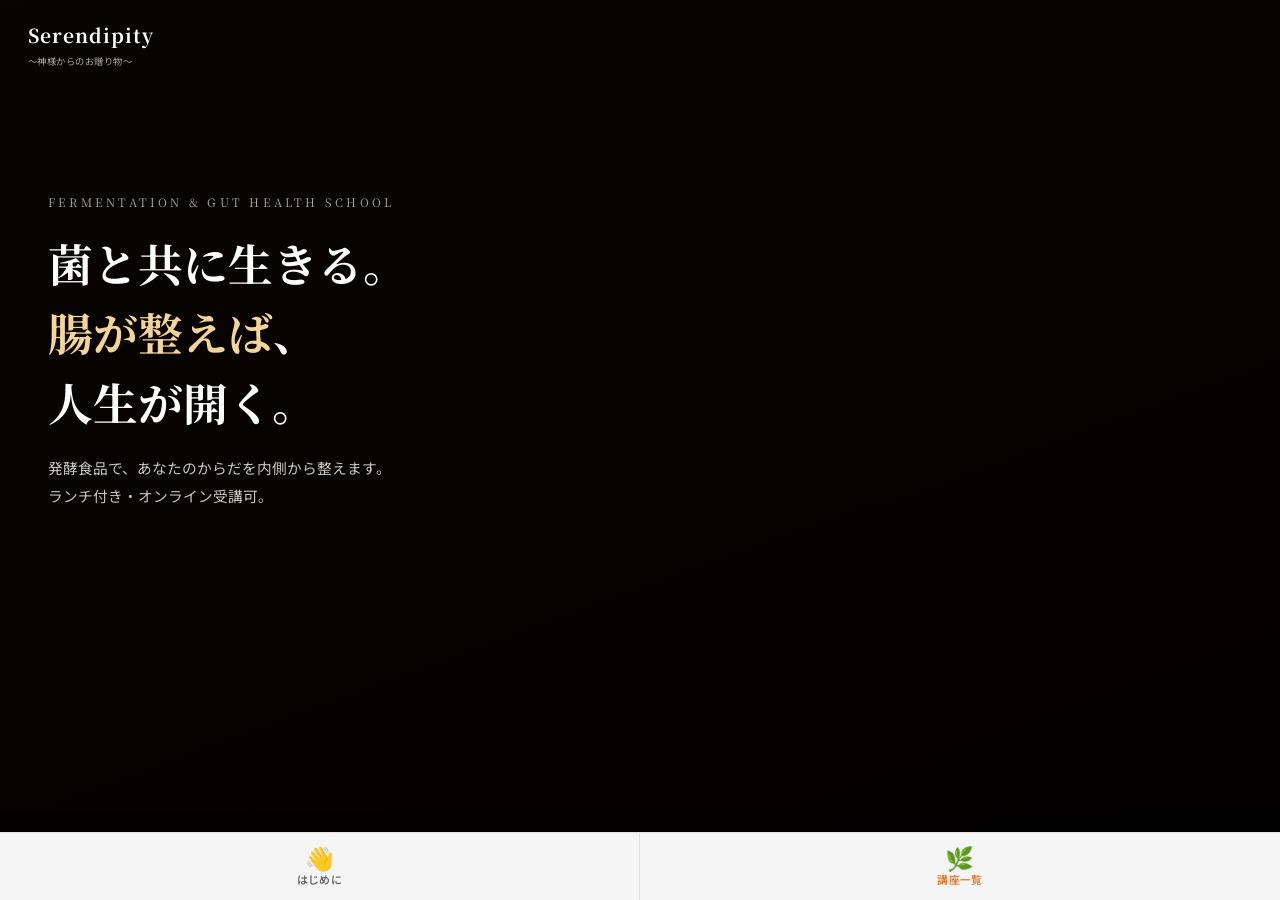
==== index.html @ 2696a709 "Restore Serendipity site from live deployment Exact copy of all pages, images and video from serendi" ====
<!DOCTYPE html>
<html lang="ja">
<head>
  <meta charset="UTF-8">
  <meta name="viewport" content="width=device-width, initial-scale=1.0">
  <title>Serendipity〜神様からのお贈り物〜 | 発酵・腸活スクール</title>
  <meta name="description" content="神・腸活マイスター 藤本ちさと。甘酒・みそ・キムチ・梅干しなど、発酵食品で腸を整える講座。オンライン受講可。">
  <link rel="preconnect" href="https://fonts.googleapis.com">
  <link rel="preconnect" href="https://fonts.gstatic.com" crossorigin>
  <link href="https://fonts.googleapis.com/css2?family=Noto+Serif+JP:wght@400;700&family=Noto+Sans+JP:wght@400;500;700&display=swap" rel="stylesheet">
  <style>
    *, *::before, *::after { box-sizing: border-box; margin: 0; padding: 0; }
    :root {
      --orange:  #e07b30;
      --orange2: #c45f18;
      --cream:   #faf8f5;
      --white:   #ffffff;
      --dark:    #222222;
      --gray:    #666666;
      --gray2:   #999999;
      --border:  #e8e0d6;
    }
    html, body { height: 100%; }
    body {
      font-family: 'Noto Sans JP', -apple-system, BlinkMacSystemFont, 'Hiragino Sans', sans-serif;
      background: #000;
      color: var(--dark);
      font-size: 15px;
      line-height: 1.75;
      -webkit-font-smoothing: antialiased;
      overflow: hidden; /* フルスクリーン固定 */
    }

    /* ── HERO（フルスクリーン） ── */
    .hero {
      position: fixed; inset: 0;
      display: flex; align-items: center;
      overflow: hidden;
    }
    .hero-bg { position: absolute; inset: 0; }
    .hero-bg video {
      width: 100%; height: 100%;
      object-fit: cover; object-position: center 20%;
      display: block;
    }
    .hero-ov {
      position: absolute; inset: 0;
      background: linear-gradient(
        160deg,
        rgba(10,5,0,.72) 0%,
        rgba(10,5,0,.48) 55%,
        rgba(10,5,0,.18) 100%
      );
    }

    /* ── ブランドロゴ（左上） ── */
    .hero-brand {
      position: absolute; top: 24px; left: 28px; z-index: 3;
      text-decoration: none;
    }
    .hero-brand-main {
      font-family: 'Noto Serif JP', serif;
      font-size: 1.2rem; font-weight: 700;
      color: #fff; letter-spacing: .05em; line-height: 1;
    }
    .hero-brand-sub {
      font-size: .58rem; color: rgba(255,255,255,.65);
      letter-spacing: .05em; margin-top: 3px; display: block;
    }

    /* ── ヒーローテキスト ── */
    .hero-body {
      position: relative; z-index: 2;
      padding: 0 48px;
      padding-bottom: 22vh; /* 中央より上に */
      max-width: 580px;
    }
    .hero-en {
      font-family: 'Noto Serif JP', serif;
      font-size: .72rem; font-weight: 400;
      color: rgba(255,255,255,.65); letter-spacing: .28em;
      text-transform: uppercase; margin-bottom: 16px;
    }
    .hero h1 {
      font-family: 'Noto Serif JP', serif;
      font-size: clamp(1.8rem, 4.2vw, 2.8rem);
      font-weight: 700; color: #fff;
      line-height: 1.55; margin-bottom: 18px;
    }
    .hero h1 em { color: #f5d498; font-style: normal; }
    .hero-sub {
      font-size: .92rem; color: rgba(255,255,255,.78);
      line-height: 1.9;
    }

    /* ── 下部3ボタン固定ナビ ── */
    .app-nav {
      position: fixed; bottom: 0; left: 0; right: 0; z-index: 300;
      display: grid; grid-template-columns: repeat(2,1fr);
      background: rgba(255,255,255,.96);
      border-top: 1px solid var(--border);
      box-shadow: 0 -2px 20px rgba(0,0,0,.14);
      backdrop-filter: blur(12px);
      -webkit-backdrop-filter: blur(12px);
    }
    .app-nav-btn {
      display: flex; flex-direction: column; align-items: center; gap: 5px;
      padding: 13px 8px 15px;
      text-decoration: none; color: var(--gray);
      font: 600 .68rem/1 'Noto Sans JP',sans-serif;
      letter-spacing: .03em;
      transition: color .15s, background .15s;
      border-right: 1px solid var(--border);
    }
    .app-nav-btn:last-child { border-right: none; }
    .app-nav-btn:hover { color: var(--orange); background: rgba(224,123,48,.05); }
    .app-nav-btn--main { color: var(--orange); }
    .app-nav-icon { font-size: 1.45rem; line-height: 1; }

    /* ── MOBILE ── */
    @media (max-width: 560px) {
      .hero-body { padding: 0 24px; padding-bottom: 18vh; }
      .hero h1 { font-size: 1.7rem; }
      .hero-sub { font-size: .84rem; }
      .app-nav-btn { padding: 11px 6px 13px; }
      .app-nav-icon { font-size: 1.3rem; }
    }
  </style>
</head>
<body>

<!-- HERO -->
<section class="hero">
  <div class="hero-bg">
    <video autoplay muted loop playsinline>
      <source src="images/intro.mp4" type="video/mp4">
    </video>
  </div>
  <div class="hero-ov"></div>

  <!-- ブランドロゴ -->
  <a href="index.html" class="hero-brand">
    <span class="hero-brand-main">Serendipity</span>
    <span class="hero-brand-sub">〜神様からのお贈り物〜</span>
  </a>

  <!-- テキスト -->
  <div class="hero-body">
    <p class="hero-en">Fermentation &amp; Gut Health School</p>
    <h1>菌と共に生きる。<br><em>腸が整えば</em>、<br>人生が開く。</h1>
    <p class="hero-sub">発酵食品で、あなたのからだを内側から整えます。<br>ランチ付き・オンライン受講可。</p>
  </div>
</section>

<!-- 下部3ボタン固定ナビ -->
<nav class="app-nav">
  <a href="about.html" class="app-nav-btn">
    <span class="app-nav-icon">👋</span>はじめに
  </a>
  <a href="courses.html" class="app-nav-btn app-nav-btn--main">
    <span class="app-nav-icon">🌿</span>講座一覧
  </a>
</nav>

</body>
</html>
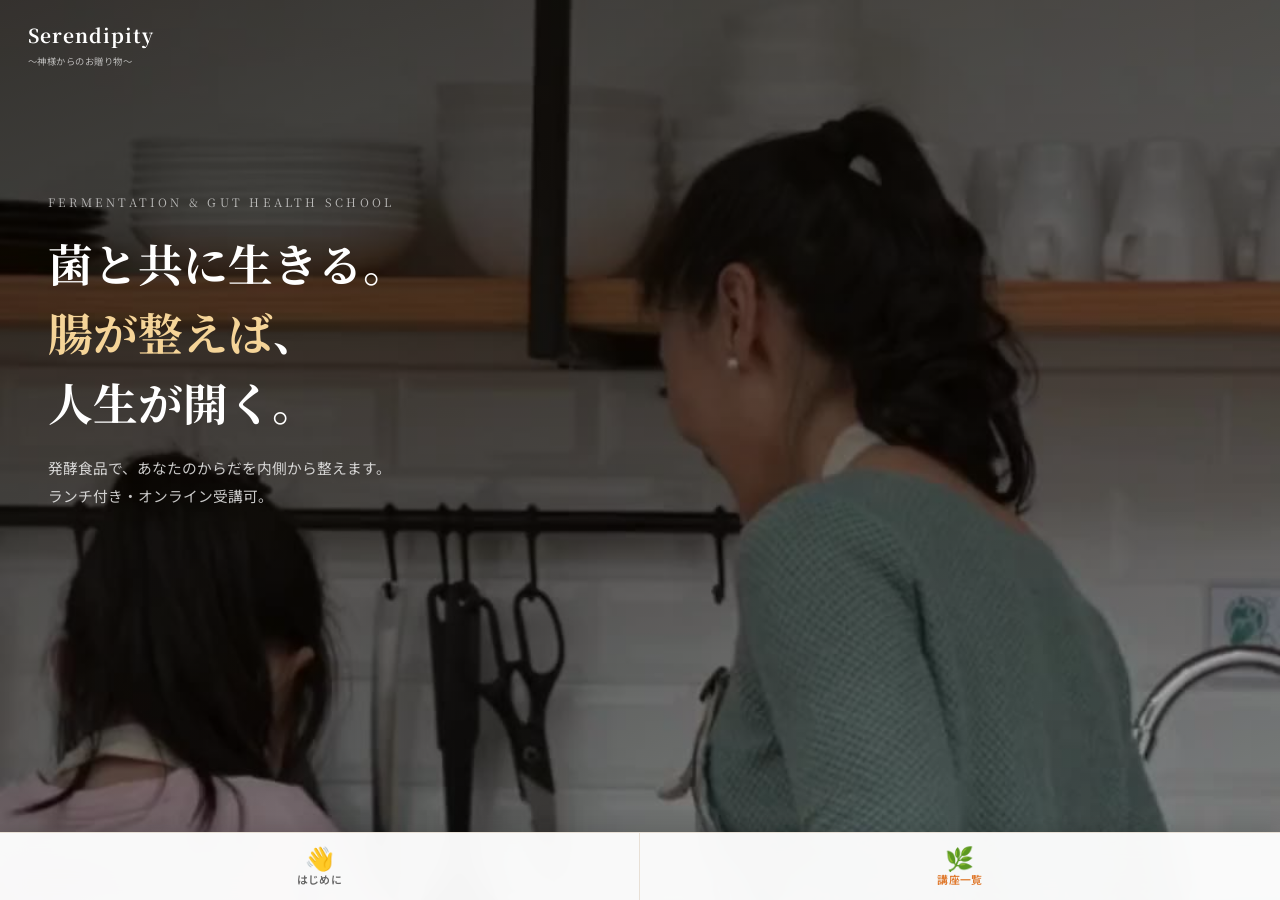
==== commit e745c6f8: "Speed up pages, add share previews, fix mobile overflow - Course page hero images: 2MB PNGs -> optim" ====
--- a/index.html
+++ b/index.html
@@ -5,6 +5,15 @@
   <meta name="viewport" content="width=device-width, initial-scale=1.0">
   <title>Serendipity〜神様からのお贈り物〜 | 発酵・腸活スクール</title>
   <meta name="description" content="神・腸活マイスター 藤本ちさと。甘酒・みそ・キムチ・梅干しなど、発酵食品で腸を整える講座。オンライン受講可。">
+  <link rel="icon" href="favicon.svg" type="image/svg+xml">
+  <meta property="og:type" content="website">
+  <meta property="og:site_name" content="Serendipity〜神様からのお贈り物〜">
+  <meta property="og:title" content="Serendipity〜神様からのお贈り物〜 | 発酵・腸活スクール">
+  <meta property="og:description" content="神・腸活マイスター 藤本ちさと。甘酒・みそ・キムチ・梅干しなど、発酵食品で腸を整える講座。オンライン受講可。">
+  <meta property="og:url" content="https://serendipity-2ca.pages.dev/">
+  <meta property="og:image" content="https://serendipity-2ca.pages.dev/images/hero/personal.jpg">
+  <meta property="og:locale" content="ja_JP">
+  <meta name="twitter:card" content="summary_large_image">
   <link rel="preconnect" href="https://fonts.googleapis.com">
   <link rel="preconnect" href="https://fonts.gstatic.com" crossorigin>
   <link href="https://fonts.googleapis.com/css2?family=Noto+Serif+JP:wght@400;700&family=Noto+Sans+JP:wght@400;500;700&display=swap" rel="stylesheet">
@@ -132,7 +141,7 @@
 <!-- HERO -->
 <section class="hero">
   <div class="hero-bg">
-    <video autoplay muted loop playsinline>
+    <video autoplay muted loop playsinline poster="images/intro-poster.jpg">
       <source src="images/intro.mp4" type="video/mp4">
     </video>
   </div>
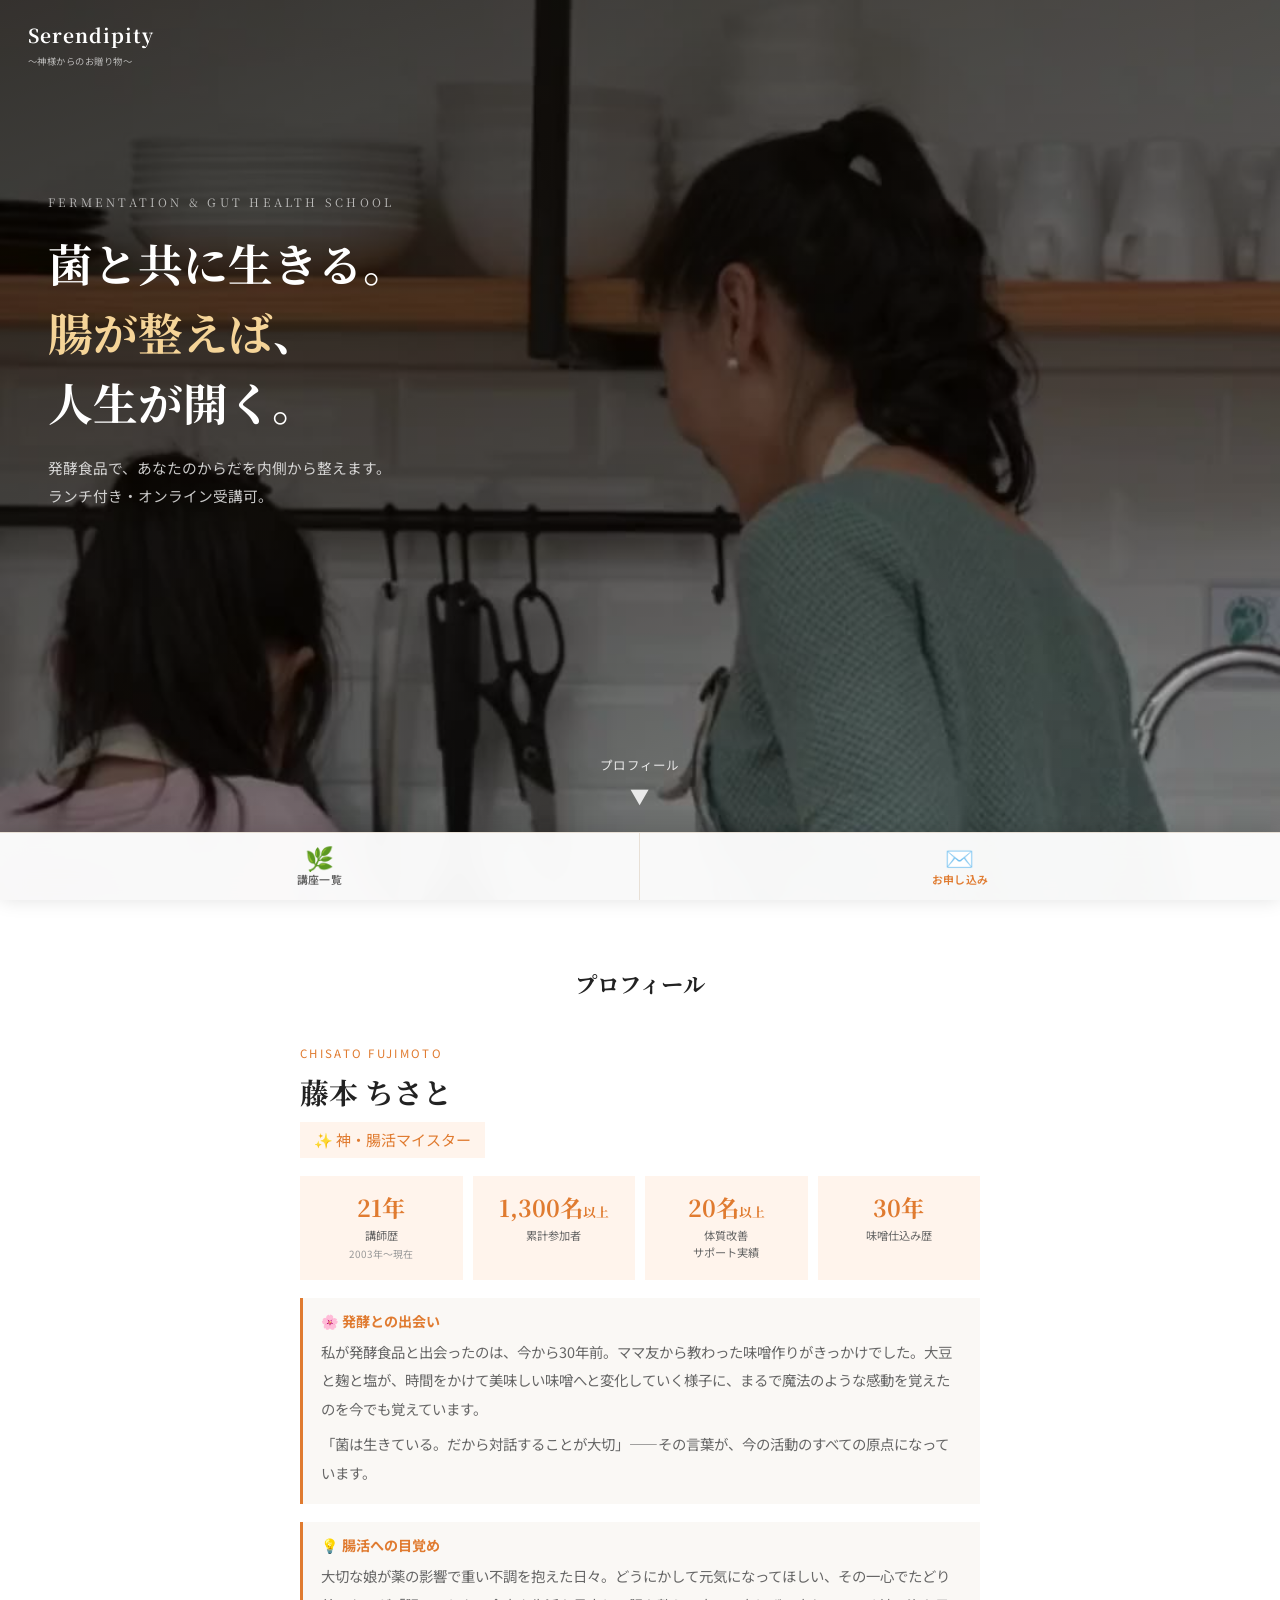
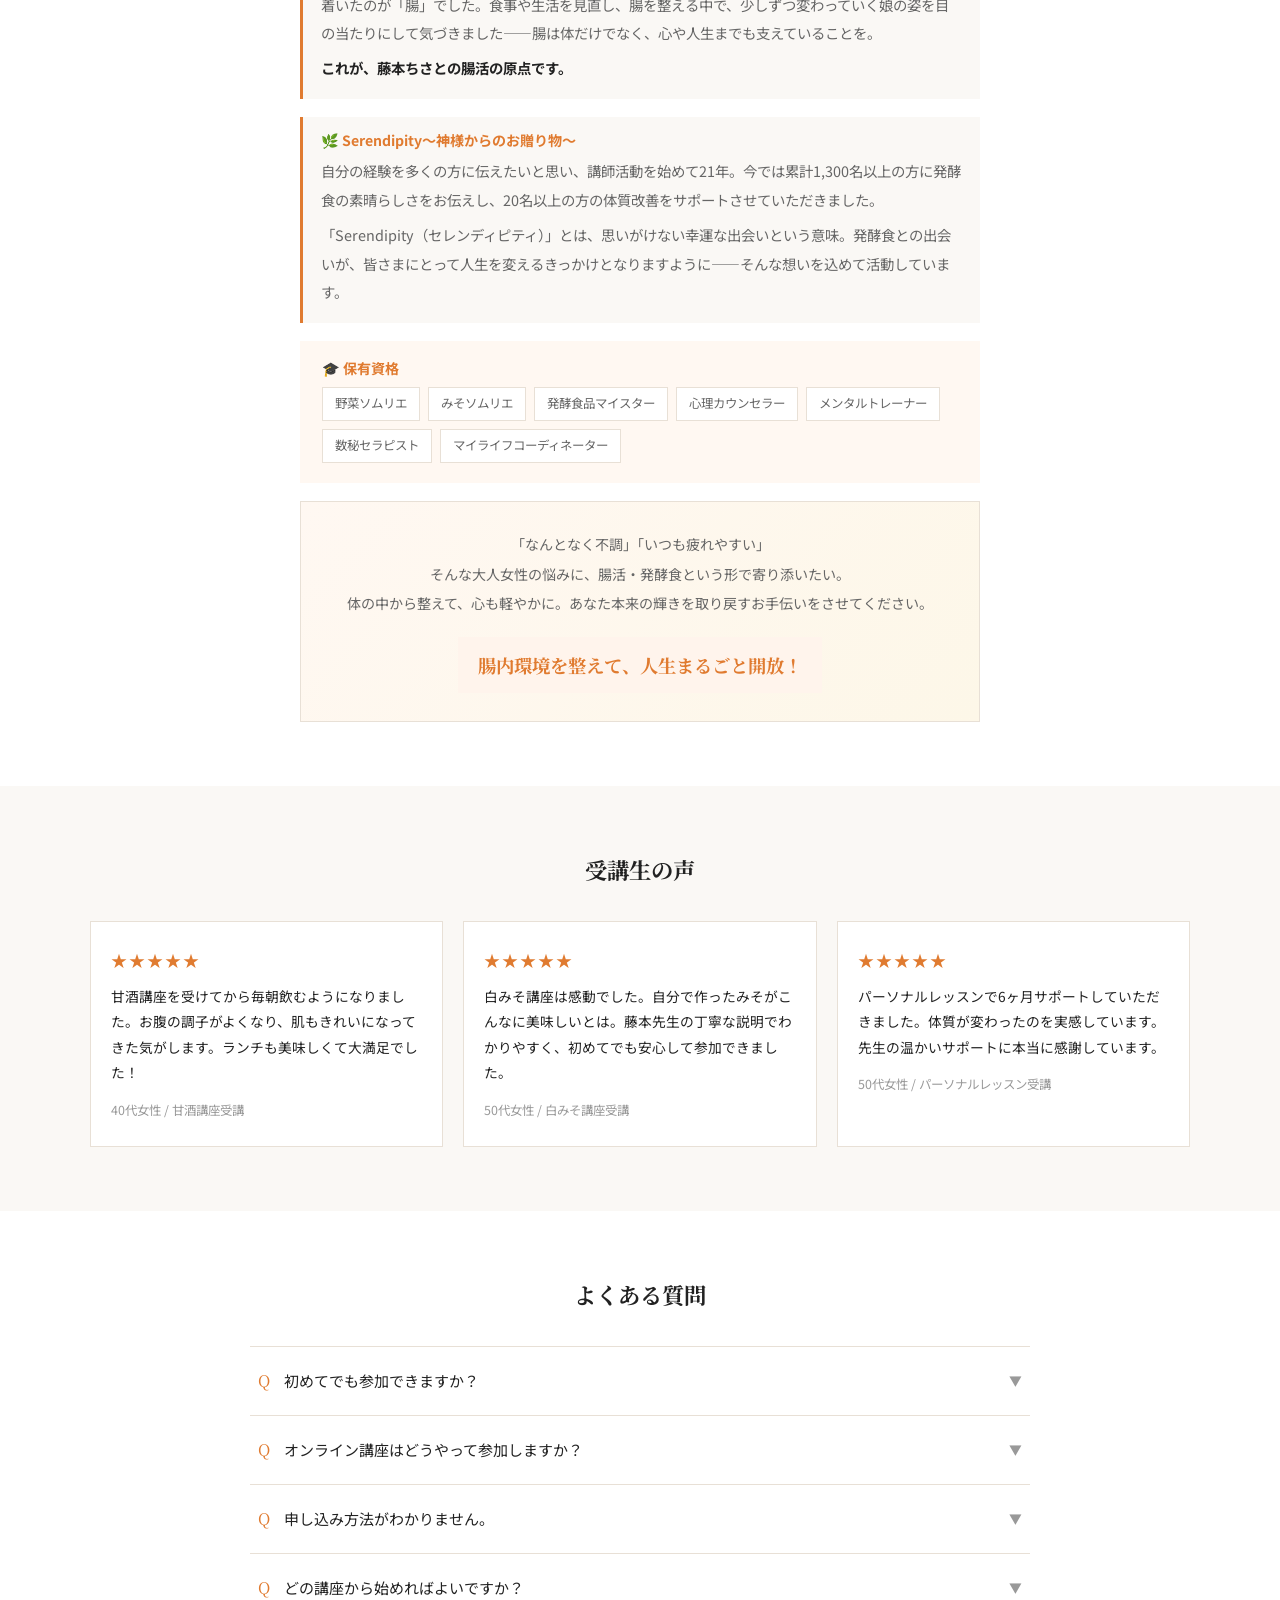
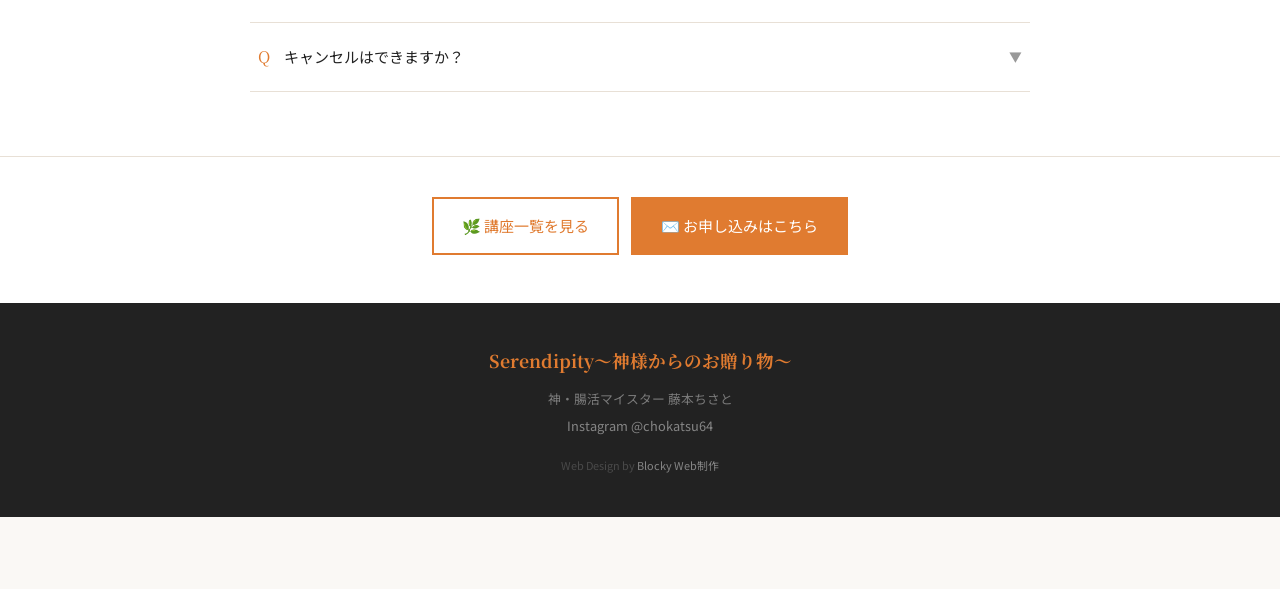
==== commit dd31beea: "Move the profile onto the top page; show course photos when applying The top page now scrolls: below" ====
--- a/index.html
+++ b/index.html
@@ -29,23 +29,31 @@
       --gray2:   #999999;
       --border:  #e8e0d6;
     }
-    html, body { height: 100%; }
+    html { scroll-behavior: smooth; }
     body {
       font-family: 'Noto Sans JP', -apple-system, BlinkMacSystemFont, 'Hiragino Sans', sans-serif;
-      background: #000;
+      background: var(--cream);
       color: var(--dark);
       font-size: 15px;
       line-height: 1.75;
       -webkit-font-smoothing: antialiased;
-      overflow: hidden; /* フルスクリーン固定 */
+      padding-bottom: 72px; /* 下部ナビの高さ分 */
     }
 
     /* ── HERO（フルスクリーン） ── */
     .hero {
-      position: fixed; inset: 0;
+      position: relative; height: 100vh; height: 100svh; min-height: 520px;
       display: flex; align-items: center;
-      overflow: hidden;
-    }
+      overflow: hidden; background: #000;
+    }
+    /* 下にスクロールするとプロフィールが続くことを示す */
+    .hero-more {
+      position: absolute; left: 50%; bottom: 86px; transform: translateX(-50%); z-index: 3;
+      display: flex; flex-direction: column; align-items: center; gap: 4px;
+      color: rgba(255,255,255,.85); text-decoration: none; font-size: .78rem; letter-spacing: .1em;
+    }
+    .hero-more span { font-size: 1.2rem; animation: heroMore 1.6s ease-in-out infinite; }
+    @keyframes heroMore { 0%,100% { transform: translateY(0); } 50% { transform: translateY(6px); } }
     .hero-bg { position: absolute; inset: 0; }
     .hero-bg video {
       width: 100%; height: 100%;
@@ -126,6 +134,148 @@
     .app-nav-btn--main { color: var(--orange); }
     .app-nav-icon { font-size: 1.45rem; line-height: 1; }
 
+    /* ── SECTION ── */
+    .sec { padding: 64px 48px; }
+    .sec.bg-wh { background: var(--white); }
+    .sec-hd { margin-bottom: 32px; }
+    .sec-hd.center { text-align: center; }
+    .sec-ttl {
+      font-family: 'Noto Serif JP', serif;
+      font-size: 1.4rem; font-weight: 700;
+      color: var(--dark); margin-bottom: 6px;
+    }
+
+    /* ── PROFILE ── */
+    .profile-inner { max-width: 680px; margin: 0 auto; }
+    .profile-body { display: flex; flex-direction: column; gap: 18px; padding-top: 8px; }
+    .profile-name-en { font-size: .72rem; letter-spacing: .2em; color: var(--orange); text-transform: uppercase; margin-bottom: 4px; }
+    .profile-name { font-family: 'Noto Serif JP',serif; font-size: 1.8rem; font-weight: 700; color: var(--dark); margin-bottom: 4px; }
+    .profile-title {
+      display: inline-block; background: #fff4ec; color: var(--orange);
+      font: 700 .82rem/1 inherit; padding: 5px 14px; border-radius: 0;
+    }
+    .profile-p { font-size: .9rem; color: var(--gray); line-height: 2.0; }
+    .profile-stat {
+      background: var(--cream); padding: 18px 22px;
+      display: flex; align-items: center; gap: 14px;
+    }
+    .profile-stat-num { font-family: 'Noto Serif JP',serif; font-size: 2rem; font-weight: 700; color: var(--orange); white-space: nowrap; }
+    .profile-stat-txt { font-size: .84rem; color: var(--gray); line-height: 1.7; }
+
+    /* ── VOICE ── */
+    .voice-grid { display: grid; grid-template-columns: repeat(3,1fr); gap: 20px; max-width: 1100px; margin: 0 auto; }
+    .voice-card {
+      background: var(--white); padding: 24px 20px;
+      border: 1px solid var(--border);
+    }
+    .voice-stars { color: var(--orange); font-size: 1rem; margin-bottom: 10px; letter-spacing: 2px; }
+    .voice-text { font-size: .86rem; color: var(--dark); line-height: 1.85; margin-bottom: 14px; }
+    .voice-who { font-size: .78rem; color: var(--gray2); }
+
+    /* ── FAQ ── */
+    .faq-list { max-width: 780px; margin: 0 auto; display: flex; flex-direction: column; gap: 0; border-top: 1px solid var(--border); }
+    .faq-item { border-bottom: 1px solid var(--border); }
+    .faq-q {
+      display: flex; align-items: center; gap: 14px;
+      padding: 20px 8px; cursor: pointer;
+      font: 700 .96rem/1.5 inherit; color: var(--dark); user-select: none;
+    }
+    .faq-q-lbl { color: var(--orange); font-family: 'Noto Serif JP',serif; font-size: 1rem; flex-shrink: 0; }
+    .faq-arr { margin-left: auto; color: var(--gray2); transition: transform .2s; font-size: .8rem; }
+    .faq-item.open .faq-arr { transform: rotate(180deg); }
+    .faq-a { display: none; padding: 0 8px 20px 34px; font-size: .9rem; color: var(--gray); line-height: 1.9; }
+    .faq-item.open .faq-a { display: block; }
+
+    /* ── PAGE NAV ── */
+    .page-nav {
+      display: flex; flex-wrap: wrap; gap: 12px;
+      justify-content: center; padding: 40px 24px 48px;
+      background: var(--white); border-top: 1px solid var(--border);
+    }
+    .page-nav-btn {
+      display: inline-flex; align-items: center; gap: 6px;
+      padding: 14px 28px; border: 2px solid var(--orange);
+      color: var(--orange); font: 700 .9rem/1 inherit;
+      text-decoration: none; border-radius: 0; transition: all .15s;
+    }
+    .page-nav-btn:hover { background: var(--orange); color: #fff; }
+    .page-nav-btn.primary { background: var(--orange); color: #fff; }
+    .page-nav-btn.primary:hover { background: var(--orange2); }
+
+    /* ── FOOTER ── */
+    footer {
+      background: var(--dark); color: rgba(255,255,255,.4);
+      text-align: center; padding: 40px 28px;
+      font-size: .8rem; line-height: 2.1;
+    }
+    footer .f-brand { font-family: 'Noto Serif JP',serif; color: var(--orange); font-size: 1.1rem; font-weight: 700; display: block; margin-bottom: 6px; }
+    footer a { color: rgba(255,255,255,.45); text-decoration: none; }
+    .powered { margin-top: 14px; font-size: .68rem; color: rgba(255,255,255,.18); }
+
+    /* ── MOBILE ── */
+    @media (max-width: 900px) {
+      .hdr { padding: 0 20px; }
+      .hdr-nav { gap: 16px; }
+      .sec { padding: 52px 20px; }
+      .voice-grid { grid-template-columns: 1fr; }
+      .page-hero { padding: 32px 20px 28px; }
+    }
+    /* ── PROFILE STATS ── */
+    .profile-stats {
+      display: grid; grid-template-columns: repeat(4,1fr); gap: 10px;
+    }
+    .pstat {
+      background: #fff4ec; padding: 18px 10px; text-align: center;
+    }
+    .pstat-num {
+      font-family: 'Noto Serif JP',serif; font-size: 1.45rem; font-weight: 700;
+      color: var(--orange); line-height: 1.2; margin-bottom: 5px;
+    }
+    .pstat-lbl { font-size: .7rem; color: var(--gray); line-height: 1.55; }
+    .pstat-lbl small { display: block; color: var(--gray2); font-size: .62rem; margin-top: 2px; }
+
+    /* ── PROFILE STORY CARDS ── */
+    .profile-story {
+      border-left: 3px solid var(--orange); padding: 16px 18px;
+      background: var(--cream); display: flex; flex-direction: column; gap: 6px;
+    }
+    .profile-story-ttl {
+      font: 700 .88rem/1 'Noto Sans JP',sans-serif; color: var(--orange); margin-bottom: 4px;
+    }
+    .profile-emph { font-weight: 700 !important; color: var(--dark) !important; }
+
+    /* ── PROFILE CERTS ── */
+    .profile-certs { background: #fff8f2; padding: 20px 22px; }
+    .profile-certs-ttl {
+      font: 700 .88rem/1 'Noto Sans JP',sans-serif; color: var(--orange); margin-bottom: 12px;
+    }
+    .profile-certs-grid { display: flex; flex-wrap: wrap; gap: 8px; }
+    .cert-tag {
+      display: inline-block; background: var(--white);
+      border: 1px solid var(--border); color: var(--gray);
+      font-size: .78rem; padding: 5px 12px;
+    }
+
+    /* ── PROFILE MESSAGE ── */
+    .profile-msg {
+      background: linear-gradient(135deg, #fff8f2 0%, #fdf7e8 100%);
+      padding: 28px 24px; text-align: center; border: 1px solid var(--border);
+    }
+    .profile-msg-quote {
+      font-size: .88rem; color: var(--gray); line-height: 2.1; margin-bottom: 18px;
+    }
+    .profile-msg-main {
+      font-family: 'Noto Serif JP',serif; font-size: 1.15rem; font-weight: 700;
+      color: var(--orange); background: #fff4ec; padding: 12px 20px; display: inline-block;
+    }
+
+    @media (max-width: 560px) {
+      .hdr-nav { display: none; }
+      .hamburger { display: flex; }
+      .profile-stats { grid-template-columns: repeat(2,1fr); }
+      .page-nav { flex-direction: column; align-items: stretch; padding: 28px 20px 36px; }
+      .page-nav-btn { justify-content: center; }
+    }
     /* ── MOBILE ── */
     @media (max-width: 560px) {
       .hero-body { padding: 0 24px; padding-bottom: 18vh; }
@@ -159,17 +309,170 @@
     <h1>菌と共に生きる。<br><em>腸が整えば</em>、<br>人生が開く。</h1>
     <p class="hero-sub">発酵食品で、あなたのからだを内側から整えます。<br>ランチ付き・オンライン受講可。</p>
   </div>
+
+  <a href="#profile" class="hero-more">プロフィール<span>▼</span></a>
 </section>
+
+<!-- PROFILE -->
+<section class="sec bg-wh" id="profile">
+  <div class="sec-hd center"><h2 class="sec-ttl">プロフィール</h2></div>
+  <div class="profile-inner">
+    <div class="profile-body">
+
+      <!-- 名前・肩書き -->
+      <div>
+        <div class="profile-name-en">Chisato Fujimoto</div>
+        <div class="profile-name">藤本 ちさと</div>
+        <span class="profile-title">✨ 神・腸活マイスター</span>
+      </div>
+
+      <!-- 実績数字 -->
+      <div class="profile-stats">
+        <div class="pstat">
+          <div class="pstat-num">21年</div>
+          <div class="pstat-lbl">講師歴<small>2003年〜現在</small></div>
+        </div>
+        <div class="pstat">
+          <div class="pstat-num">1,300名<span style="font-size:.8rem">以上</span></div>
+          <div class="pstat-lbl">累計参加者</div>
+        </div>
+        <div class="pstat">
+          <div class="pstat-num">20名<span style="font-size:.8rem">以上</span></div>
+          <div class="pstat-lbl">体質改善<br>サポート実績</div>
+        </div>
+        <div class="pstat">
+          <div class="pstat-num">30年</div>
+          <div class="pstat-lbl">味噌仕込み歴</div>
+        </div>
+      </div>
+
+      <!-- ストーリー：発酵との出会い -->
+      <div class="profile-story">
+        <div class="profile-story-ttl">🌸 発酵との出会い</div>
+        <p class="profile-p">私が発酵食品と出会ったのは、今から30年前。ママ友から教わった味噌作りがきっかけでした。大豆と麹と塩が、時間をかけて美味しい味噌へと変化していく様子に、まるで魔法のような感動を覚えたのを今でも覚えています。</p>
+        <p class="profile-p">「菌は生きている。だから対話することが大切」——その言葉が、今の活動のすべての原点になっています。</p>
+      </div>
+
+      <!-- ストーリー：腸活への目覚め -->
+      <div class="profile-story">
+        <div class="profile-story-ttl">💡 腸活への目覚め</div>
+        <p class="profile-p">大切な娘が薬の影響で重い不調を抱えた日々。どうにかして元気になってほしい、その一心でたどり着いたのが「腸」でした。食事や生活を見直し、腸を整える中で、少しずつ変わっていく娘の姿を目の当たりにして気づきました——腸は体だけでなく、心や人生までも支えていることを。</p>
+        <p class="profile-p profile-emph">これが、藤本ちさとの腸活の原点です。</p>
+      </div>
+
+      <!-- ストーリー：Serendipityの由来 -->
+      <div class="profile-story">
+        <div class="profile-story-ttl">🌿 Serendipity〜神様からのお贈り物〜</div>
+        <p class="profile-p">自分の経験を多くの方に伝えたいと思い、講師活動を始めて21年。今では累計1,300名以上の方に発酵食の素晴らしさをお伝えし、20名以上の方の体質改善をサポートさせていただきました。</p>
+        <p class="profile-p">「Serendipity（セレンディピティ）」とは、思いがけない幸運な出会いという意味。発酵食との出会いが、皆さまにとって人生を変えるきっかけとなりますように——そんな想いを込めて活動しています。</p>
+      </div>
+
+      <!-- 保有資格 -->
+      <div class="profile-certs">
+        <div class="profile-certs-ttl">🎓 保有資格</div>
+        <div class="profile-certs-grid">
+          <span class="cert-tag">野菜ソムリエ</span>
+          <span class="cert-tag">みそソムリエ</span>
+          <span class="cert-tag">発酵食品マイスター</span>
+          <span class="cert-tag">心理カウンセラー</span>
+          <span class="cert-tag">メンタルトレーナー</span>
+          <span class="cert-tag">数秘セラピスト</span>
+          <span class="cert-tag">マイライフコーディネーター</span>
+        </div>
+      </div>
+
+      <!-- 想い・メッセージ -->
+      <div class="profile-msg">
+        <p class="profile-msg-quote">「なんとなく不調」「いつも疲れやすい」<br>そんな大人女性の悩みに、腸活・発酵食という形で寄り添いたい。<br>体の中から整えて、心も軽やかに。あなた本来の輝きを取り戻すお手伝いをさせてください。</p>
+        <div class="profile-msg-main">腸内環境を整えて、人生まるごと開放！</div>
+      </div>
+
+    </div>
+  </div>
+</section>
+
+<!-- VOICE -->
+<section class="sec" id="voice">
+  <div class="sec-hd center"><h2 class="sec-ttl">受講生の声</h2></div>
+  <div class="voice-grid">
+    <div class="voice-card">
+      <div class="voice-stars">★★★★★</div>
+      <p class="voice-text">甘酒講座を受けてから毎朝飲むようになりました。お腹の調子がよくなり、肌もきれいになってきた気がします。ランチも美味しくて大満足でした！</p>
+      <div class="voice-who">40代女性 / 甘酒講座受講</div>
+    </div>
+    <div class="voice-card">
+      <div class="voice-stars">★★★★★</div>
+      <p class="voice-text">白みそ講座は感動でした。自分で作ったみそがこんなに美味しいとは。藤本先生の丁寧な説明でわかりやすく、初めてでも安心して参加できました。</p>
+      <div class="voice-who">50代女性 / 白みそ講座受講</div>
+    </div>
+    <div class="voice-card">
+      <div class="voice-stars">★★★★★</div>
+      <p class="voice-text">パーソナルレッスンで6ヶ月サポートしていただきました。体質が変わったのを実感しています。先生の温かいサポートに本当に感謝しています。</p>
+      <div class="voice-who">50代女性 / パーソナルレッスン受講</div>
+    </div>
+  </div>
+</section>
+
+<!-- FAQ -->
+<section class="sec bg-wh" id="faq">
+  <div class="sec-hd center"><h2 class="sec-ttl">よくある質問</h2></div>
+  <div class="faq-list">
+    <div class="faq-item">
+      <div class="faq-q"><span class="faq-q-lbl">Q</span>初めてでも参加できますか？<span class="faq-arr">▼</span></div>
+      <div class="faq-a">はい、もちろんです。発酵食品が初めての方、料理が苦手な方も大歓迎です。わかりやすく丁寧にお伝えしますので、安心してご参加ください。</div>
+    </div>
+    <div class="faq-item">
+      <div class="faq-q"><span class="faq-q-lbl">Q</span>オンライン講座はどうやって参加しますか？<span class="faq-arr">▼</span></div>
+      <div class="faq-a">Zoomを使ったオンライン形式で行います。事前に材料をご用意いただくか、キットを郵送してお届けします。スマートフォン・パソコンどちらでも参加できます。</div>
+    </div>
+    <div class="faq-item">
+      <div class="faq-q"><span class="faq-q-lbl">Q</span>申し込み方法がわかりません。<span class="faq-arr">▼</span></div>
+      <div class="faq-a">お申し込みページで講座と日にち・人数を選び、「LINEで申し込む」を押すと、選んだ内容が入ったLINEが開きます。そのまま送信し、こちらから確認のご連絡をした時点でお申し込み完了です。うまくいかない場合は、<a href="https://line.me/R/ti/p/@dls2613o" target="_blank" style="color:#06c755;font-weight:700;">公式LINE</a>を友だち追加して「講座名・お名前・ご希望の日にち」をメッセージで送ってください。</div>
+    </div>
+    <div class="faq-item">
+      <div class="faq-q"><span class="faq-q-lbl">Q</span>どの講座から始めればよいですか？<span class="faq-arr">▼</span></div>
+      <div class="faq-a">迷った方は「甘酒講座（¥4,000）」がおすすめです。発酵の基本がわかり、初めての方にも体験しやすいと人気があります。</div>
+    </div>
+    <div class="faq-item">
+      <div class="faq-q"><span class="faq-q-lbl">Q</span>キャンセルはできますか？<span class="faq-arr">▼</span></div>
+      <div class="faq-a">はい、可能です。開催日の3日前までにご連絡ください。詳細はお申し込み後にご案内します。</div>
+    </div>
+  </div>
+</section>
+
+<!-- PAGE NAV -->
+<div class="page-nav">
+  <a href="courses.html" class="page-nav-btn">🌿 講座一覧を見る</a>
+  <a href="apply.html" class="page-nav-btn primary">✉️ お申し込みはこちら</a>
+</div>
+
+<!-- FOOTER -->
+<footer>
+  <span class="f-brand">Serendipity〜神様からのお贈り物〜</span>
+  神・腸活マイスター 藤本ちさと<br>
+  <a href="https://www.instagram.com/chokatsu64/" target="_blank">Instagram @chokatsu64</a>
+  <div class="powered">Web Design by <a href="#">Blocky Web制作</a></div>
+</footer>
+
+
 
 <!-- 下部3ボタン固定ナビ -->
 <nav class="app-nav">
-  <a href="about.html" class="app-nav-btn">
-    <span class="app-nav-icon">👋</span>はじめに
-  </a>
-  <a href="courses.html" class="app-nav-btn app-nav-btn--main">
+  <a href="courses.html" class="app-nav-btn">
     <span class="app-nav-icon">🌿</span>講座一覧
   </a>
+  <a href="apply.html" class="app-nav-btn app-nav-btn--main">
+    <span class="app-nav-icon">✉️</span>お申し込み
+  </a>
 </nav>
 
+<script>
+  // FAQ
+  document.querySelectorAll('.faq-q').forEach(function(q) {
+    q.addEventListener('click', function() {
+      q.closest('.faq-item').classList.toggle('open');
+    });
+  });
+</script>
 </body>
 </html>
